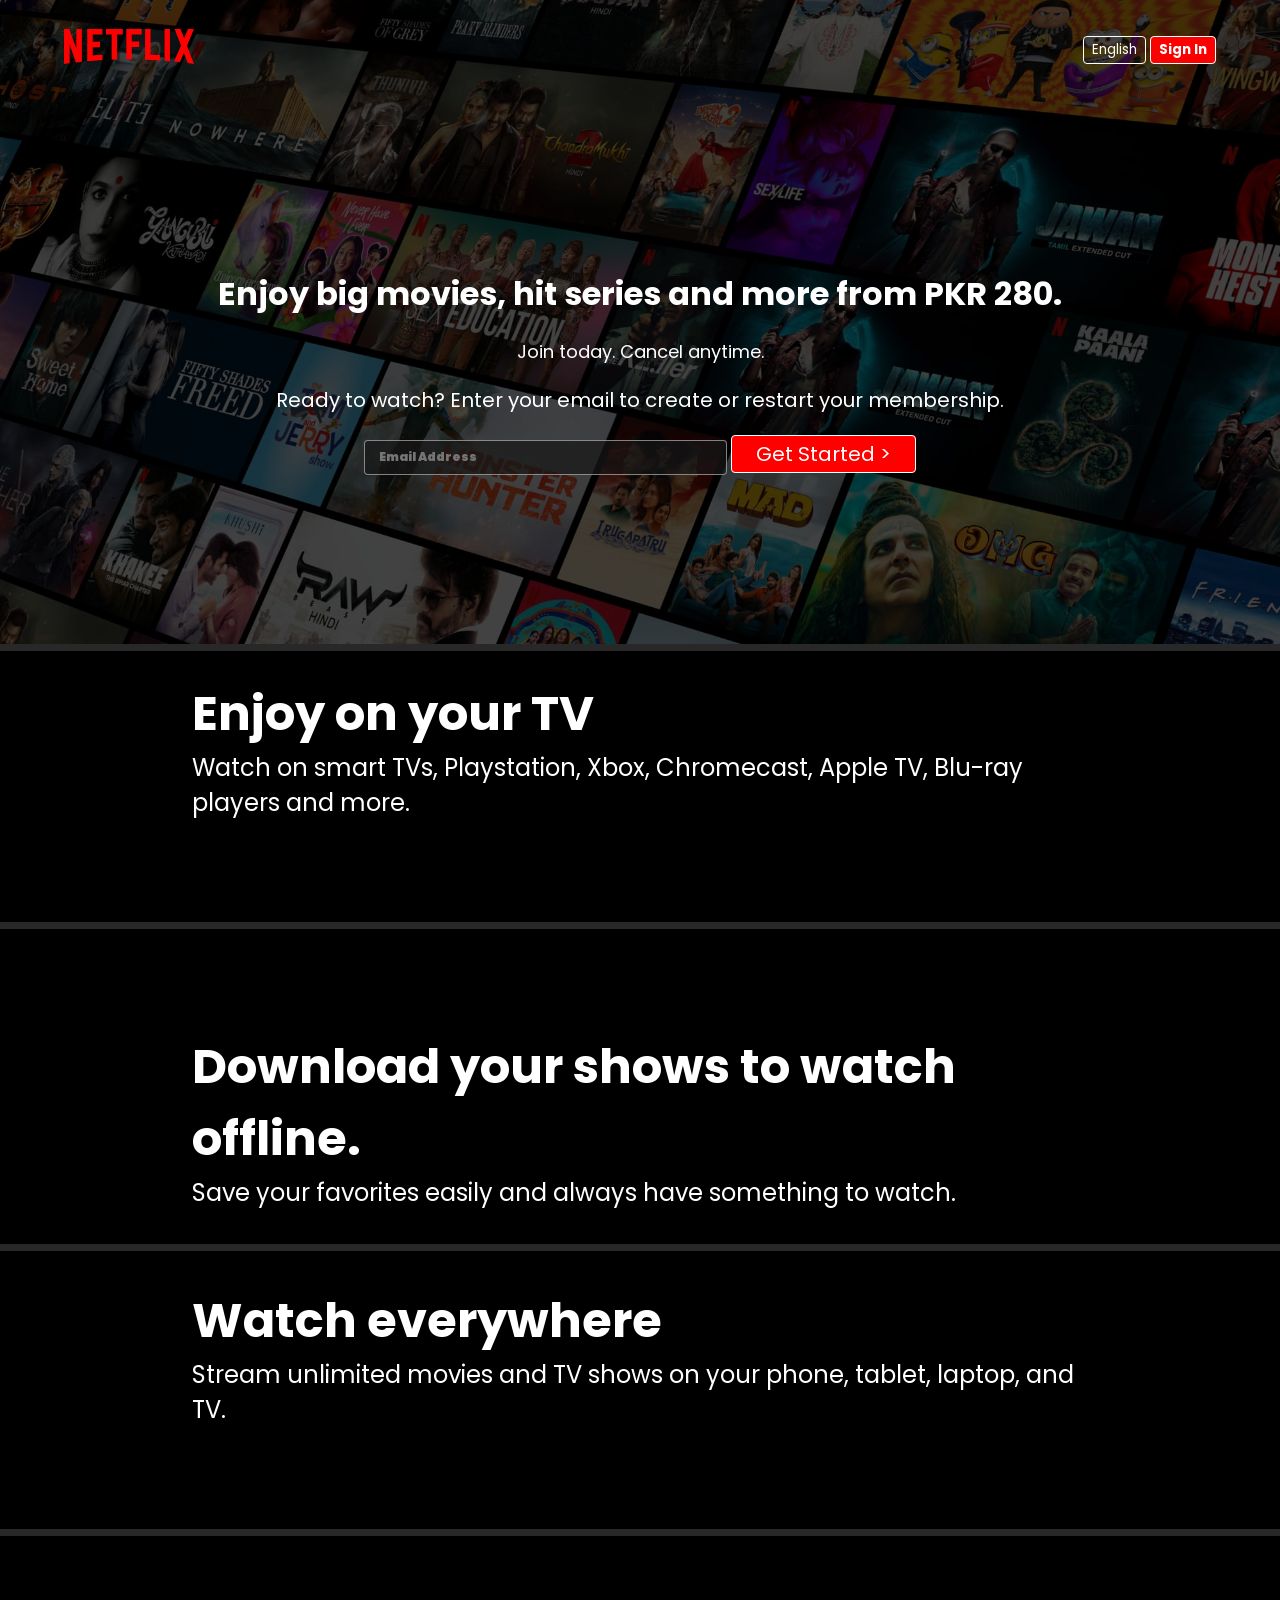
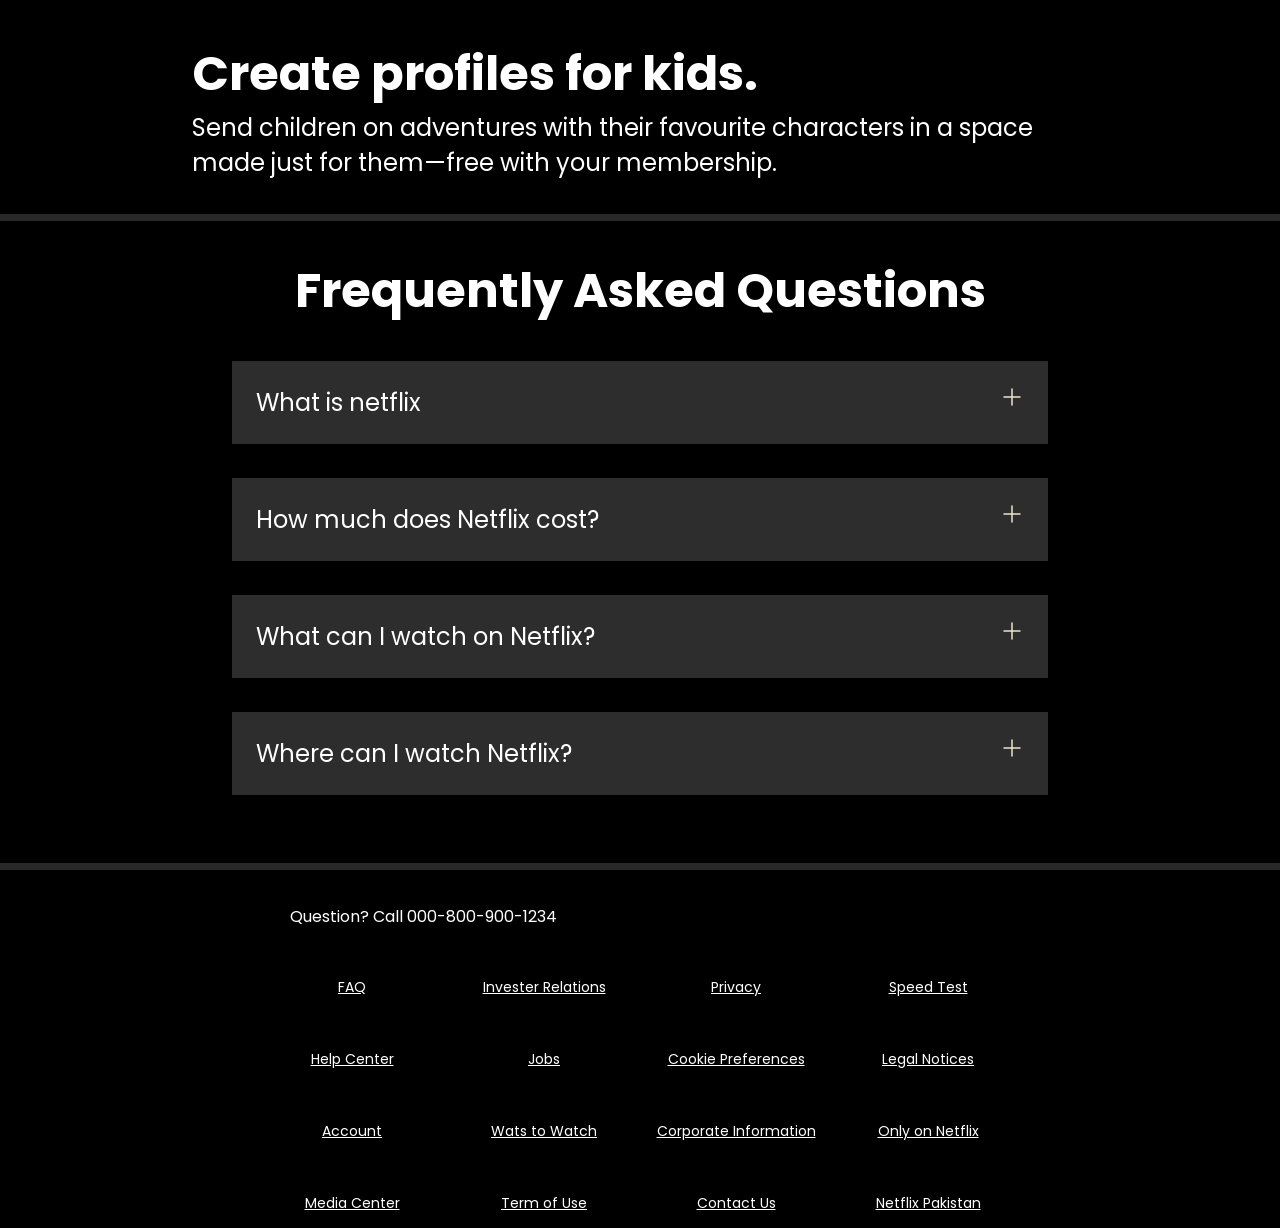
==== index.html @ db6c478c "Rename netflex.html to index.html" ====
<!DOCTYPE html>
<html lang="en">

<head>
    <meta charset="UTF-8">
    <meta name="viewport" content="width=device-width, initial-scale=1.0">
    <title>Netflix</title>
    <link rel="stylesheet" href="netflix.css">
</head>

<body>
    <div class="main">
        <nav>
            <span> <img width="53" src="logo.svg" alt="Netflix Logo"> </span>
            <div>
                <button class="btn">English</button>
                <button class="btn btn-red-sm">Sign In</button>
            </div>
        </nav>
        <div class="box">
        </div>
        <div class="hero">
            <span>Enjoy big movies, hit series and more from PKR 280.</span>
            <span>Join today. Cancel anytime.</span>
            <span>Ready to watch? Enter your email to create or restart your membership.</span>

            <div class="hero-btn">
                <input type="text" placeholder="Email Address">
                <button class="btn btn-red">Get Started &gt</button>
            </div>
        </div>
        <div class="sepration"></div>
    </div>

    <section class="first">
        <div>
            <span>Enjoy on your TV</span>
            <span>Watch on smart TVs, Playstation, Xbox, Chromecast, Apple TV, Blu-ray players and more.</span>
        </div>

        <div class="secimg">
            <img src="https://assets.nflxext.com/ffe/siteui/acquisition/ourStory/fuji/desktop/tv.png" alt="">
            <video src="https://assets.nflxext.com/ffe/siteui/acquisition/ourStory/fuji/desktop/video-tv-in-0819.m4v"
                autoplay loop muted></video>
        </div>
    </section>
    <div class="sepration"></div>
    <section class="first second">

        <div class="secimg">
            <img src="https://assets.nflxext.com/ffe/siteui/acquisition/ourStory/fuji/desktop/mobile-0819.jpg" alt="">
        </div>
        <div>
            <span>Download your shows to watch offline.</span>
            <span>Save your favorites easily and always have something to watch.</span>
        </div>
    </section>
    <div class="sepration"></div>
    <section class="first third">
        <div>
            <span>Watch everywhere</span>
            <span>Stream unlimited movies and TV shows on your phone, tablet, laptop, and TV.</span>
        </div>

        <div class="secimg">
            <img src="https://assets.nflxext.com/ffe/siteui/acquisition/ourStory/fuji/desktop/tv.png" alt="">
            <video src="https://assets.nflxext.com/ffe/siteui/acquisition/ourStory/fuji/desktop/video-devices-in.m4v"
                autoplay loop muted></video>
        </div>
    </section>
    <div class="sepration"></div>

    <section class="first second">

        <div class="secimg">
            <img src="https://occ-0-2849-3646.1.nflxso.net/dnm/api/v6/19OhWN2dO19C9txTON9tvTFtefw/AAAABVr8nYuAg0xDpXDv0VI9HUoH7r2aGp4TKRCsKNQrMwxzTtr-NlwOHeS8bCI2oeZddmu3nMYr3j9MjYhHyjBASb1FaOGYZNYvPBCL.png?r=54d" alt="">
        </div>
        <div>
            <span>Create profiles for kids.</span>
            <span>Send children on adventures with their favourite characters in a space made just for them—free with
                your membership.</span>
        </div>
    </section>

     <div class="sepration"></div>

    <section class="faq">
            <h2>Frequently Asked Questions</h2>
        <div class="faq-box">
            <span>What is netflix</span>
            <svg width="24" height="24" viewBox="0 0 24 24" fill="white" xmlns="http://www.w3.org/2000/svg">
                <path d="M12 4V20" stroke="#141B34" stroke-width="1.5" stroke-linecap="round" stroke-linejoin="round" />
                <path d="M4 12H20" stroke="#141B34" stroke-width="1.5" stroke-linecap="round" stroke-linejoin="round" />
            </svg>
        </div>

            <div class="faq-box">
            <span>How much does Netflix cost?</span>
            <svg width="24" height="24" viewBox="0 0 24 24" fill="white" xmlns="http://www.w3.org/2000/svg">
                <path d="M12 4V20" stroke="#141B34" stroke-width="1.5" stroke-linecap="round" stroke-linejoin="round" />
                <path d="M4 12H20" stroke="#141B34" stroke-width="1.5" stroke-linecap="round" stroke-linejoin="round" />
            </svg>
        </div>
            <div class="faq-box">
            <span>What can I watch on Netflix?</span>
            <svg width="24" height="24" viewBox="0 0 24 24" fill="white" xmlns="http://www.w3.org/2000/svg">
                <path d="M12 4V20" stroke="#141B34" stroke-width="1.5" stroke-linecap="round" stroke-linejoin="round" />
                <path d="M4 12H20" stroke="#141B34" stroke-width="1.5" stroke-linecap="round" stroke-linejoin="round" />
            </svg>
        </div>
            <div class="faq-box">
            <span>Where can I watch Netflix?</span>
            <svg width="24" height="24" viewBox="0 0 24 24" fill="white" xmlns="http://www.w3.org/2000/svg">
                <path d="M12 4V20" stroke="#141B34" stroke-width="1.5" stroke-linecap="round" stroke-linejoin="round" />
                <path d="M4 12H20" stroke="#141B34" stroke-width="1.5" stroke-linecap="round" stroke-linejoin="round" />
            </svg>
        </div>
        </div>
    </section>
    <div class="sepration"></div>

    <footer>

        <div class="questions">Question? Call 000-800-900-1234</div>
    <div class="footer">
        <div class="footer-item">
            <a href="faq">FAQ</a>
            <a href="faq">Help Center</a>
            <a href="faq">Account</a>
            <a href="faq">Media Center</a>
        </div>

         <div class="footer-item">
            <a href="faq">Invester Relations</a>
            <a href="faq">Jobs</a>
            <a href="faq">Wats to Watch</a>
            <a href="faq">Term of Use</a>
        </div>

         <div class="footer-item">
            <a href="faq">Privacy</a>
            <a href="faq">Cookie Preferences</a>
            <a href="faq">Corporate Information</a>
            <a href="faq">Contact Us</a>
        </div>

         <div class="footer-item">
            <a href="faq">Speed Test</a>
            <a href="faq">Legal Notices</a>
            <a href="faq">Only on Netflix</a>
            <a href="faq">Netflix Pakistan</a>
        </div>
    </div>
    </footer>
</body>

</html>
---- netflix.css ----
@import url('https://fonts.googleapis.com/css2?family=Martel+Sans:wght@600&family=Poppins:wght@300;400;700&display=swap');

*{
    margin: 0;
    padding: 0;
    font-family: 'poppins', sans-serif;
}

body{
    background-color: black;
}

.main{
    background-image: url("bg.jpg");
    background-position: center center;
    background-repeat: no-repeat;
    background-size: max(1200px, 100vw);
    height: 644px;
    position: relative;
}

.main .box{
    width: 100%;
    height: 644px;
    opacity: 0.65;
    background-color: black;
    position: absolute;
    top: 0;
}

nav{
    max-width: 60vw;
    display: flex;
    justify-content: space-between;
    margin: auto;
    align-items: center;
    height: 100px;
}

nav img{
    color: red;
    width: 130px;
    position: relative;
    z-index: 10;
}

nav button{
    position: relative;
    z-index: 10;
}

.hero{
    font-family: 'Martel Sans', sans-serif;
    height: calc(100% - 100px);
    display: flex;
    align-items: center;
    justify-content: center;
    flex-direction: column;
    color: white;
    position: relative;
    gap: 20px;
    padding: 0 30px;
}

.hero> :nth-child(1){
    font-family: 'Poppins', sans-serif;
    font-weight: bolder;
    font-size: 48px;
    text-align: center;
}

.hero> :nth-child(2){
    font-size: 24px;
    font-weight: 400;
    text-align: center;
}

.hero> :nth-child(3){
    font-size: 20px;
    font-weight: 400;
    text-align: center;
}

.sepration{
    height: 7px;
    background-color: rgb(41, 40, 40);
    position: relative;
    z-index: 20;
}

.btn{
    padding: 3px 8px;
    font-weight: 400;
    color: white;
    background-color: rgba(248, 243, 243, 0.021);
    border: 1px solid white;
    border-radius: 4px;
    cursor: pointer;
}

.btn-red {
    padding: 3px 24px;
    background-color: red;
    color: white;
    font-size: 20px;
    border-radius: 4px;
    font-weight: 400;
}

.btn-red-sm{
    background-color: red;
    font-weight: bold;
   
}

.main input{
    font-size: 12px;
    border-radius: 4px;
    font-weight: 900;
    padding: 7px 101px 8px 14px;
    background-color: rgba(23, 23, 23, 0.7);
    border: 1px solid rgba(246, 239, 239, 0.5);
    color: white;
}

.first{
    display: flex;
    justify-content: center;
    align-items: center;
    max-width: 70vw;
    margin: auto;
    color: white;
}



.secimg{
    position: relative;
}

.secimg img{
    width: 555px;
    position: relative;
    z-index: 10;
}

.secimg video{
    position: absolute;
    top: 51px;
    right: 0; 
    width: 555px;
}

section.first> div{
    display: flex;
    flex-direction: column;
    padding: 34px 0;
}

section.first> div :nth-child(1){
    font-size: 48px;
    font-weight: bolder;
}

section.first> div :nth-child(2){
    font-size: 24px;
}

.faq h2{
    text-align: center;
    font-size: 48px;
    
}

.faq{
    background: black;
    color: white;
    padding: 34px;
}

.faq-box:hover{
    background-color: #414141;
    color: white;
}

.faq-box svg{
    filter: invert(1);
}

.faq-box{

    transition: all 1s ease-out;
    display: flex;
    font-size: 24px;
    justify-content: space-between;
    background-color: #2d2d2d;
    padding: 24px;
    max-width: 60vw;
    margin: 34px auto;   
    cursor: pointer;
}

footer{
    color: white;
    max-width: 60vw;
    margin: auto;
}

.questions{
    padding: 34px;

}


.footer a{
    color: white;
    max-width: 60vw;
    margin: auto;
    padding: 14px;

}    

.footer{
    display: grid;
    grid-template-columns: 1fr 1fr 1fr 1fr;
    color: white;
}

@media screen and (max-width: 1300px) {

    nav{
        max-width: 90vw;
    }
    
    .first{
        flex-wrap: wrap;
    }
    .secimg img{
    width: 305px;
    }
    .secimg video{
    width: 305px;
    }

    .hero> :nth-child(1){  
    font-size: 32px;
    }

    .hero> :nth-child(2){  
    font-size: 18px;
    }

    .hero> :nth-child(){  
    font-size: 18px;
    }

    .hero-btn{
        flex-direction: column;
        display: flex;
        justify-content: center;
        align-items: center;
        gap: 10px;
    }

    .faq h2{
    text-align: center;
    font-size: 32px;
    
}

    footer{
        max-width: 90vw;
        padding: 75px 0;
    }

    .footer-item{
        align-items: center;
       
    }
}

@media screen and (max-width: 1300px) {
    .footer{
    display: grid;
    grid-template-columns: 1fr 1fr;
    gap: 25px;
    }
    
}

footer a{
    font-size: 14px;
    color: white;
}

.footer-item{
    display: flex;
    flex-direction: column;
    gap: 23px;
}
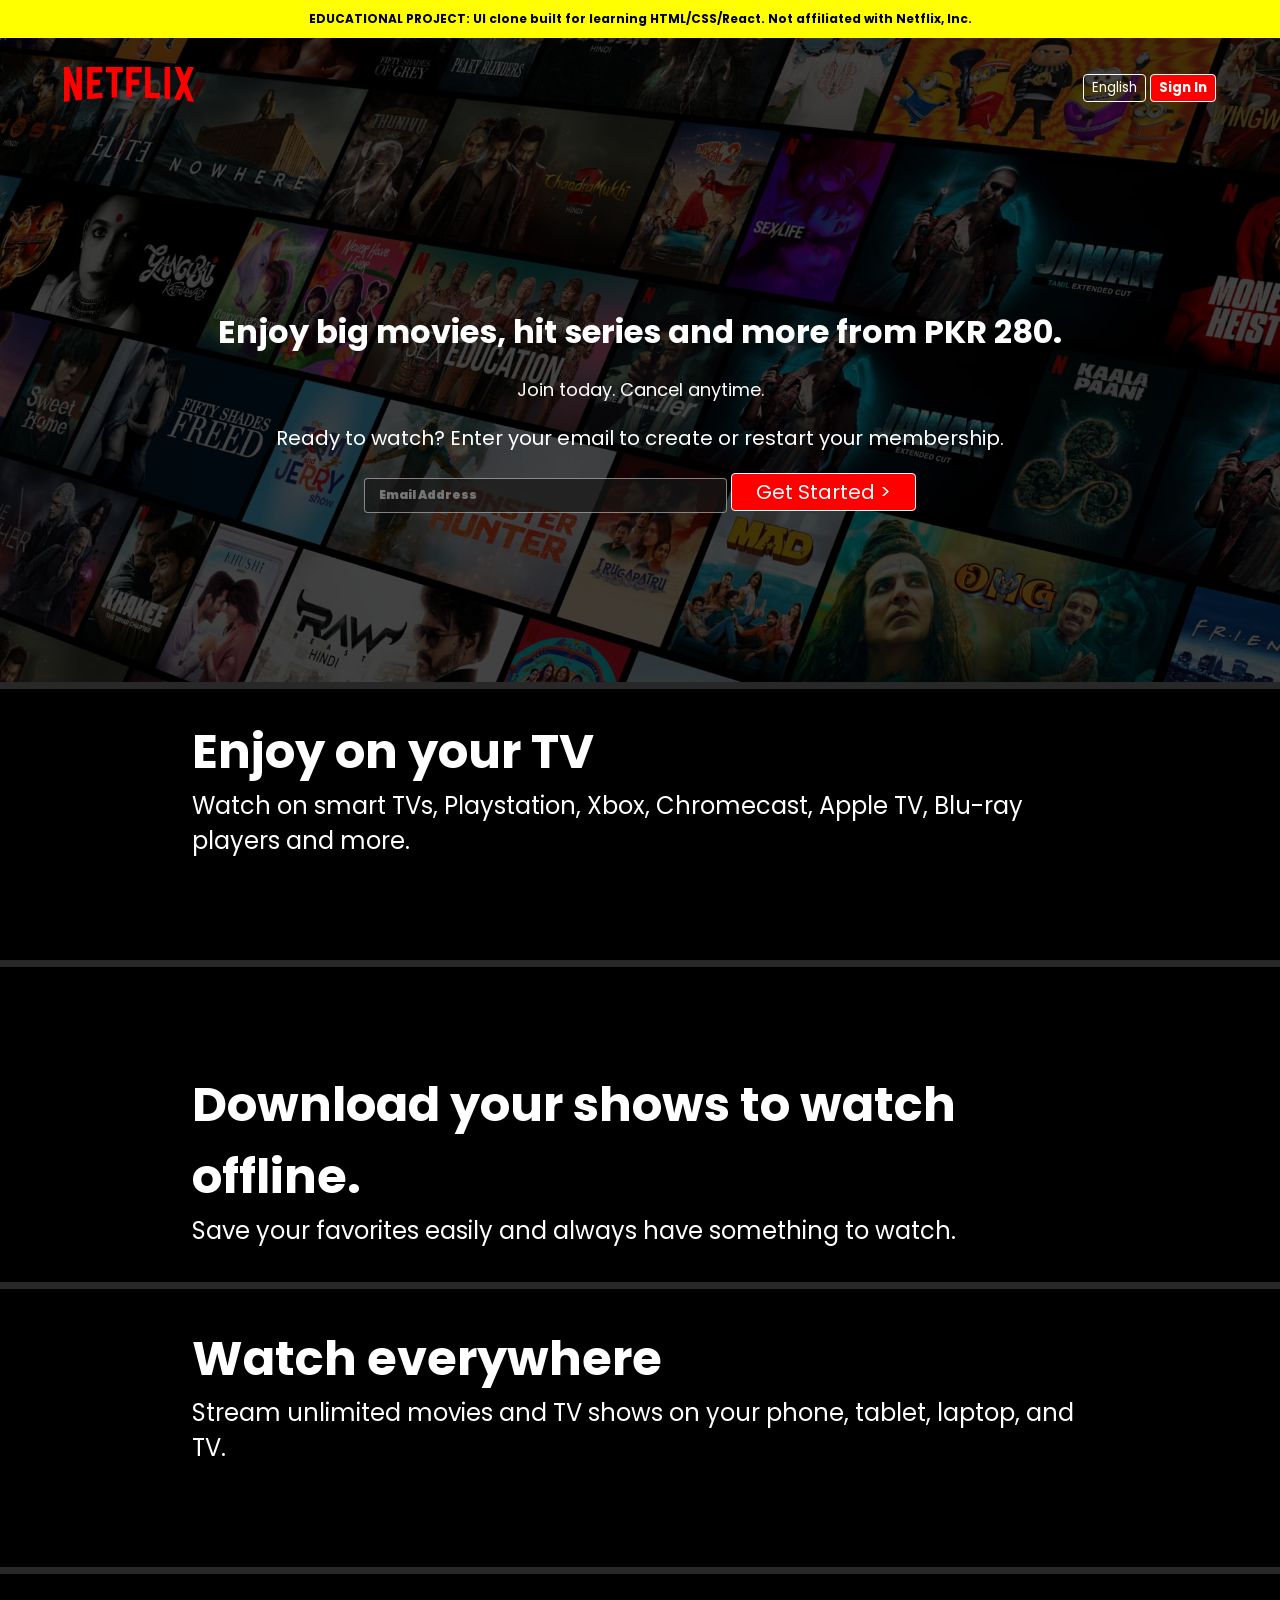
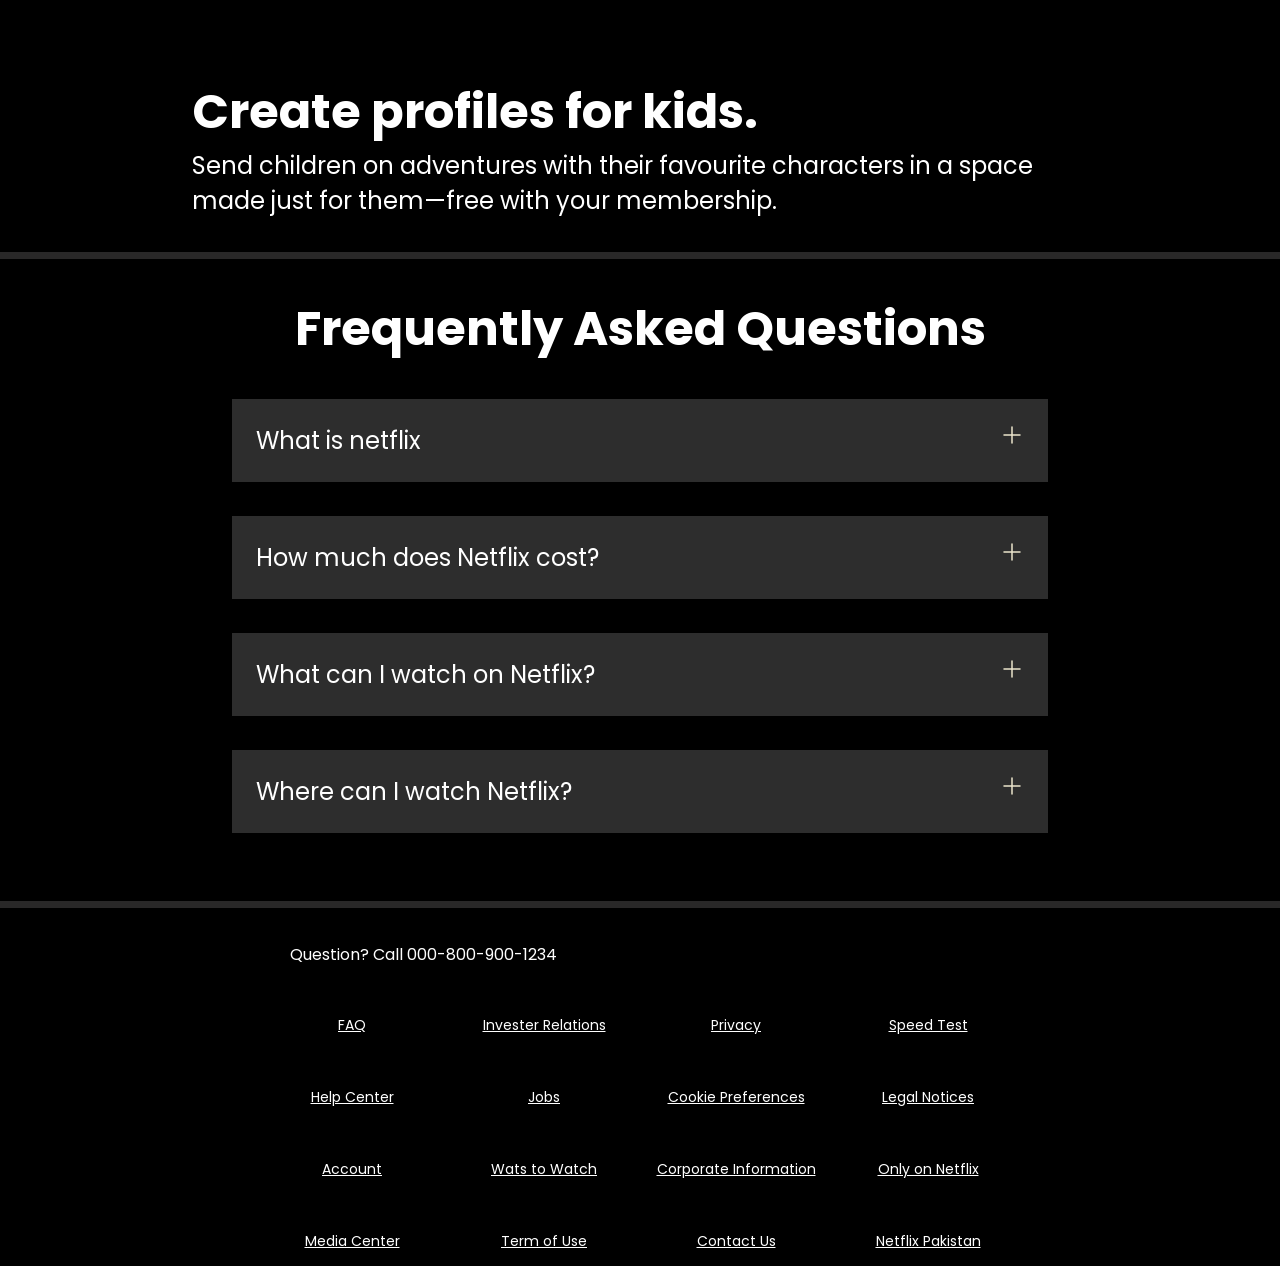
==== commit 656d8546: "Update index.html" ====
--- a/index.html
+++ b/index.html
@@ -4,11 +4,14 @@
 <head>
     <meta charset="UTF-8">
     <meta name="viewport" content="width=device-width, initial-scale=1.0">
-    <title>Netflix</title>
+    <title>Netflix UI Clone - Educational Project by Sufyan</title>
     <link rel="stylesheet" href="netflix.css">
 </head>
 
 <body>
+    <div style="background:yellow; color:black; text-align:center; padding:10px; font-size:12px; font-weight:bold;">
+EDUCATIONAL PROJECT: UI clone built for learning HTML/CSS/React. Not affiliated with Netflix, Inc.
+    </div>
     <div class="main">
         <nav>
             <span> <img width="53" src="logo.svg" alt="Netflix Logo"> </span>
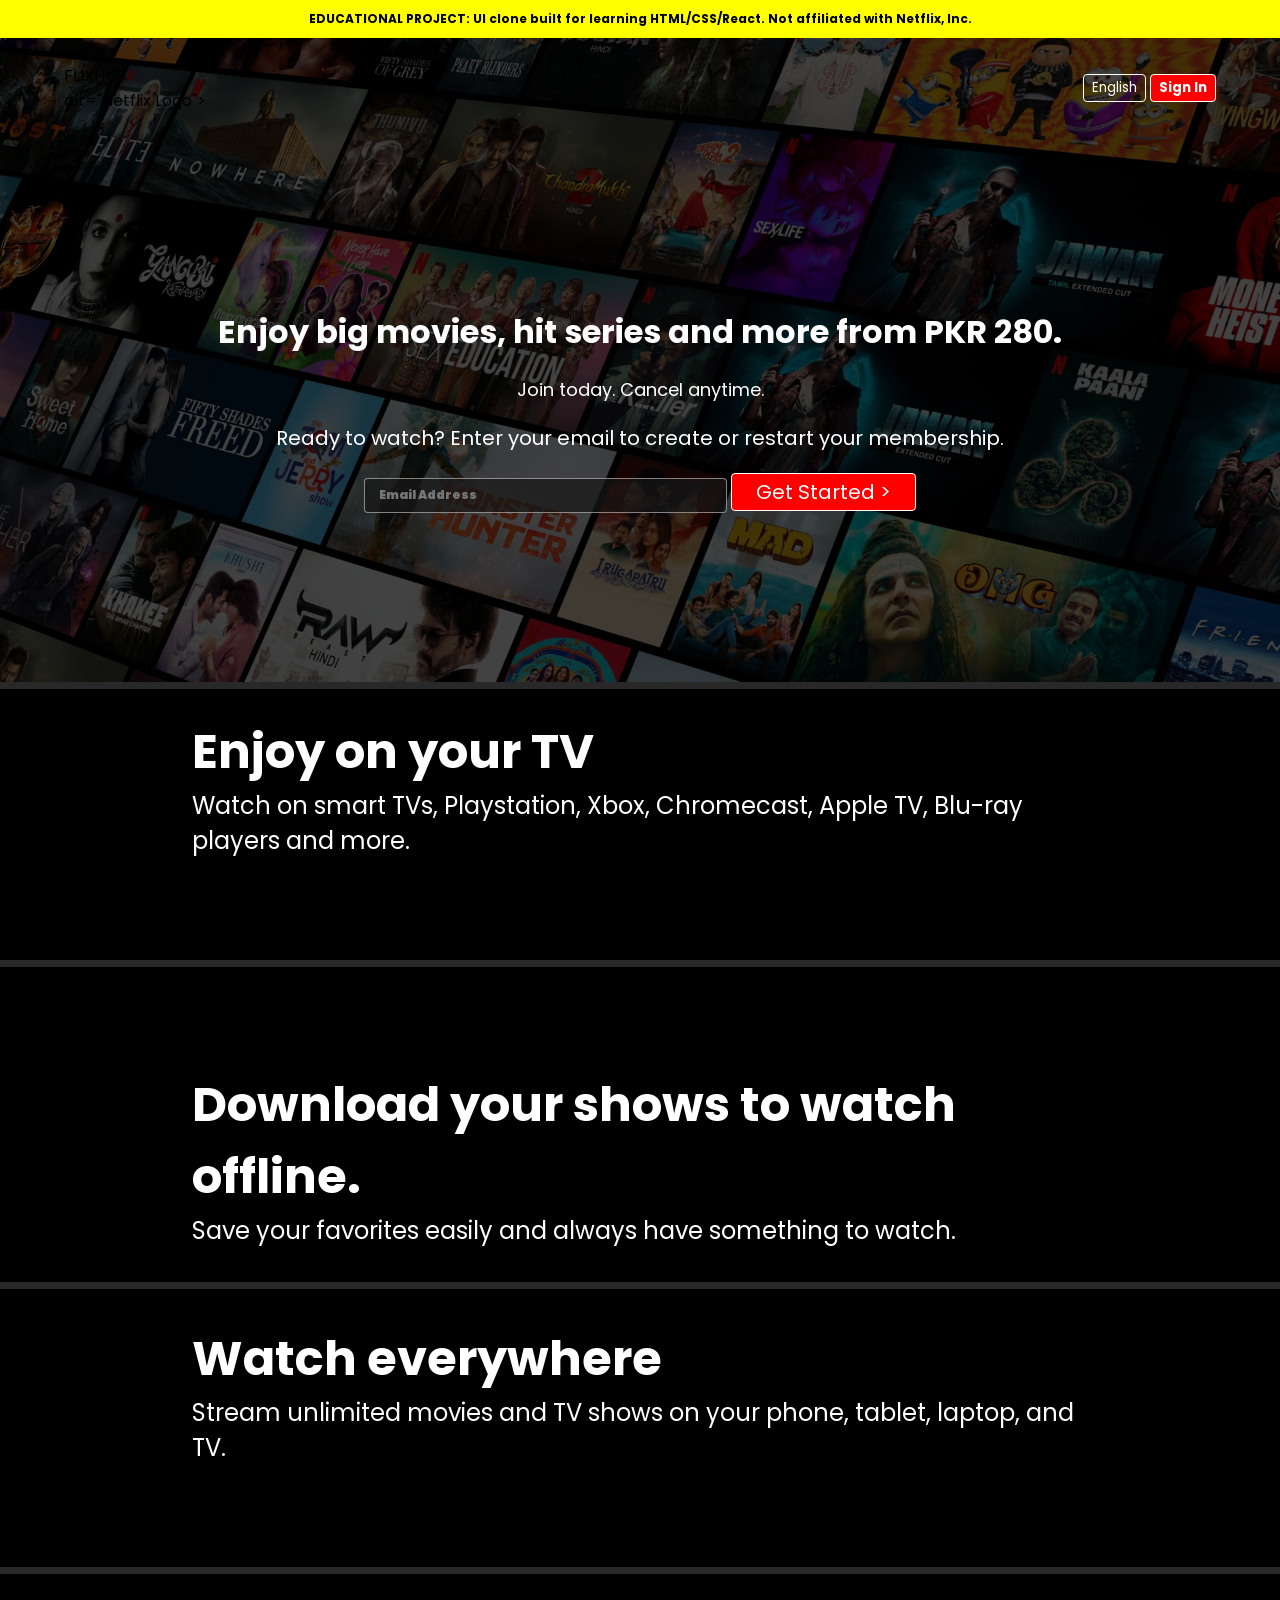
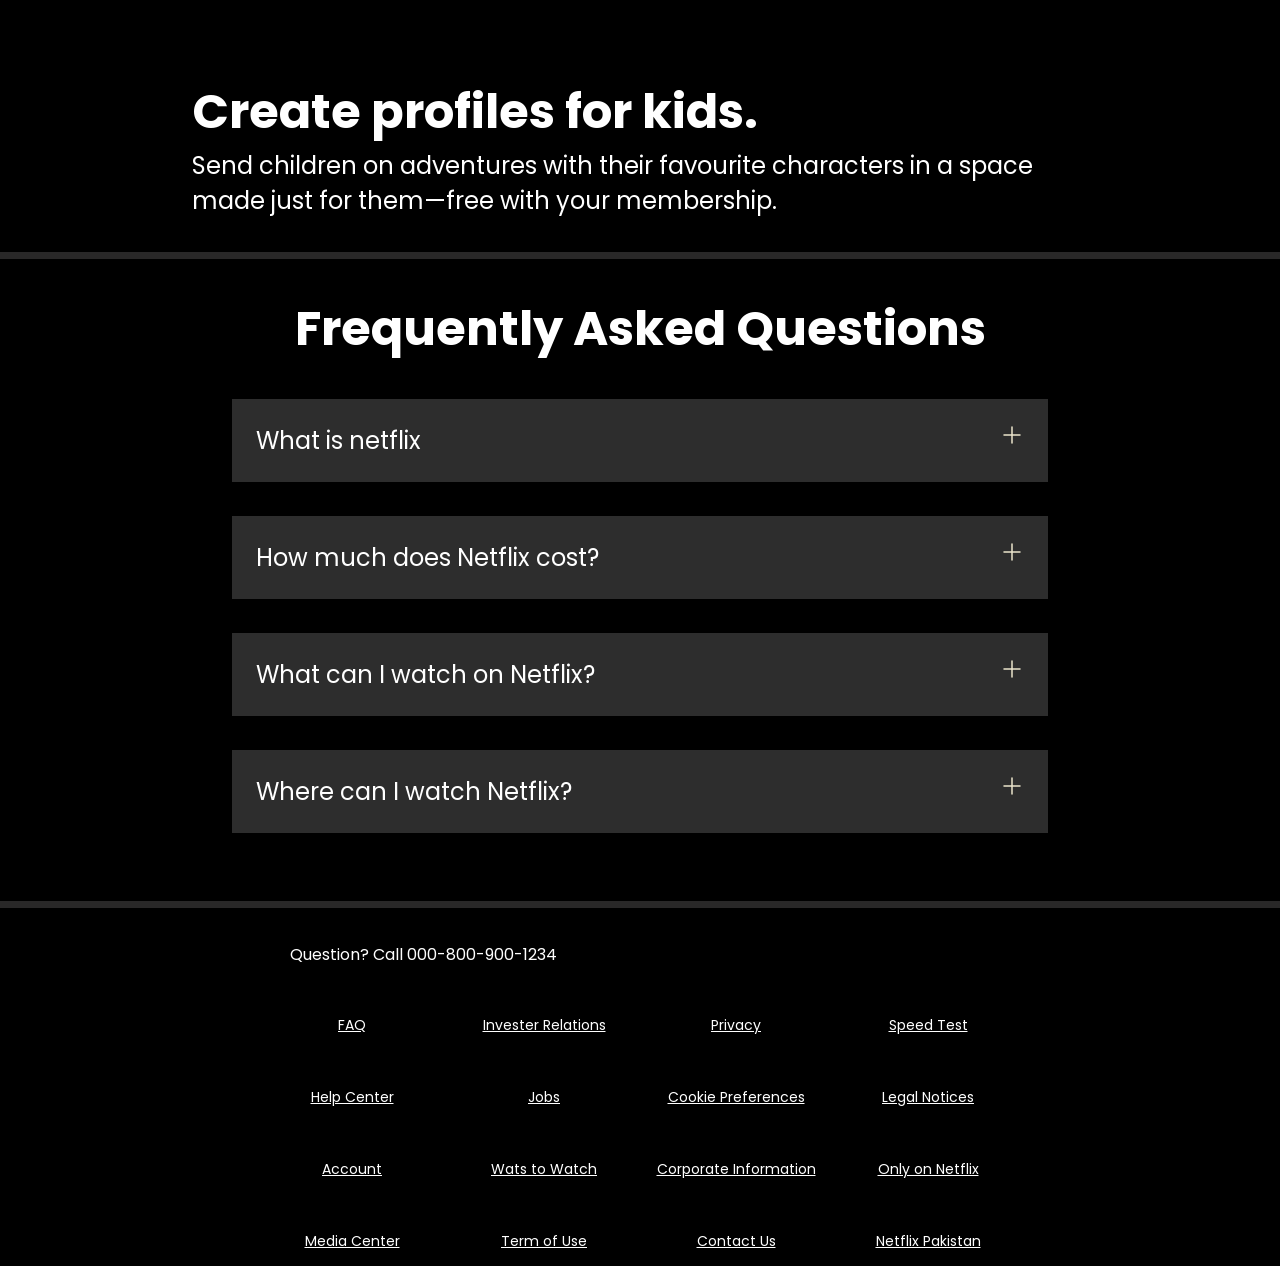
==== commit 4774d6d7: "Update index.html" ====
--- a/index.html
+++ b/index.html
@@ -14,7 +14,7 @@
     </div>
     <div class="main">
         <nav>
-            <span> <img width="53" src="logo.svg" alt="Netflix Logo"> </span>
+            <span> <div class="flixhub">FLIXHUB</div> alt="Netflix Logo"> </span>
             <div>
                 <button class="btn">English</button>
                 <button class="btn btn-red-sm">Sign In</button>
